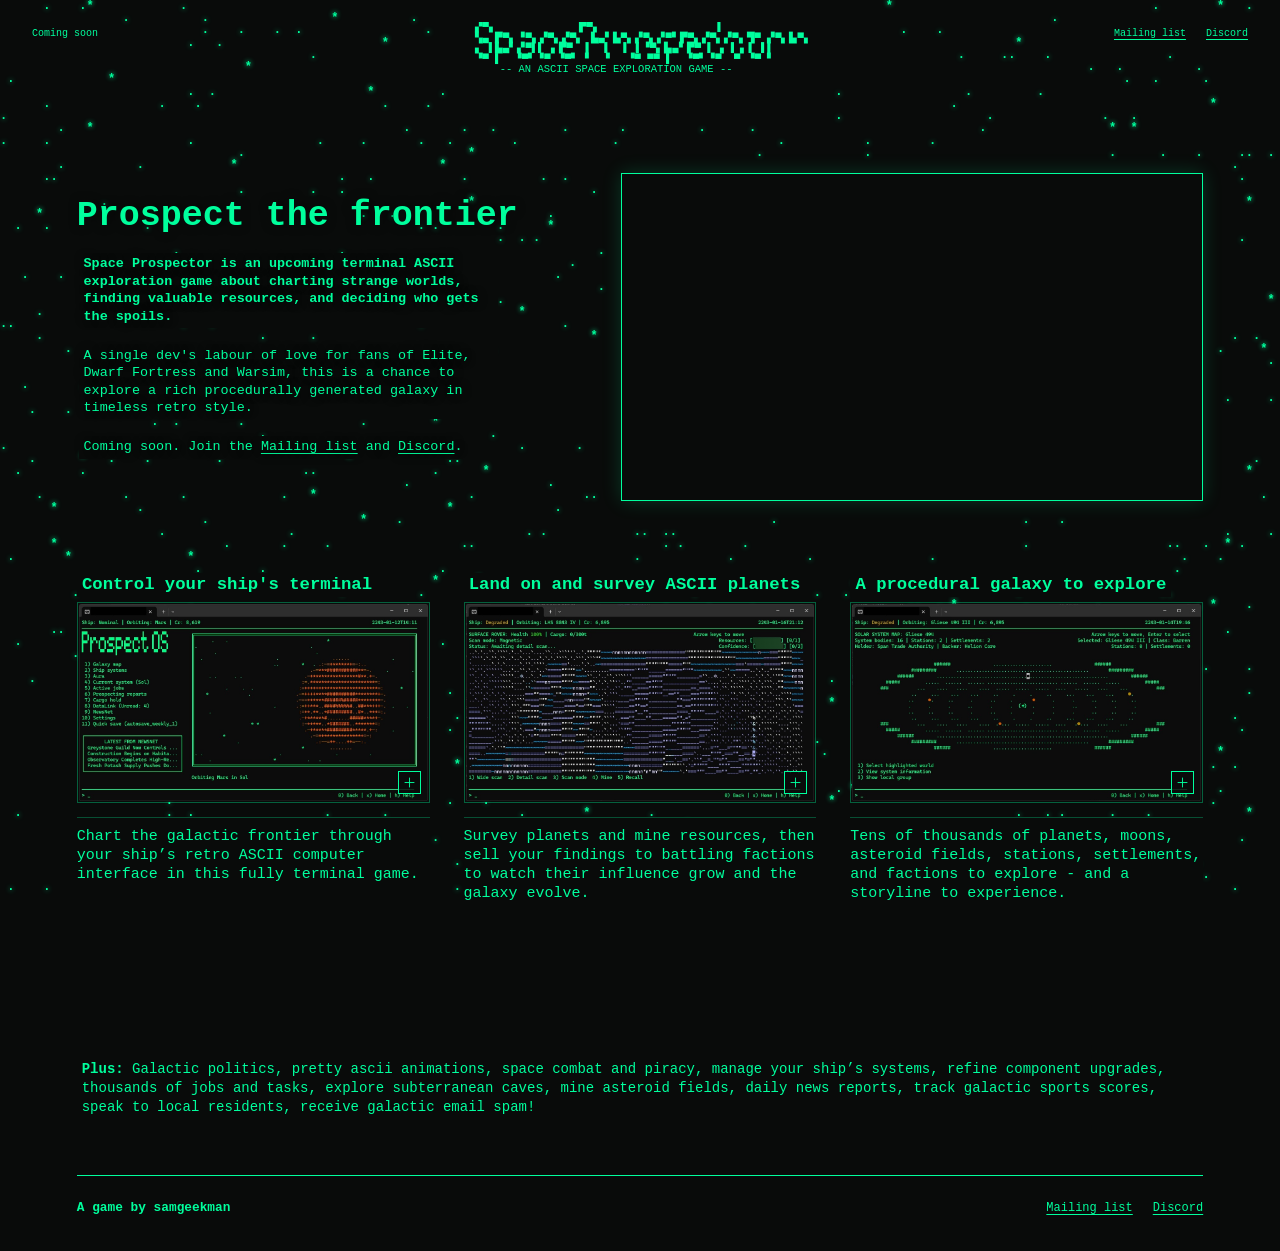
==== index.html @ 2f66a163 "Initial commit" ====
<!doctype html>
<html lang="en">
  <head>
    <meta charset="utf-8" />
    <meta name="viewport" content="width=device-width, initial-scale=1" />
    <title>Space Prospector</title>
    <link rel="stylesheet" href="styles.css?v=27" />
  </head>
  <body>
    <header class="site-header">
      <pre class="logo" aria-label="Space Prospector logo">
 ▞▀▖             ▛▀▖                  ▐          
 ▚▄ ▛▀▖▝▀▖▞▀▖▞▀▖ ▙▄▘▙▀▖▞▀▖▞▀▘▛▀▖▞▀▖▞▀▖▜▀ ▞▀▖▙▀▖
 ▖ ▌▙▄▘▞▀▌▌ ▖▛▀  ▌  ▌  ▌ ▌▝▀▖▙▄▘▛▀ ▌ ▖▐ ▖▌ ▌▌
 ▝▀ ▌  ▝▀▘▝▀ ▝▀▘ ▘  ▘  ▝▀ ▀▀ ▌  ▝▀▘▝▀  ▀ ▝▀ ▘
     -- AN ASCII SPACE EXPLORATION GAME --
    <br>
    </pre>
      <span class="coming-soon">Coming soon</span>
      <nav aria-label="Main navigation">
        <a href="#mailing-list">Mailing list</a>
        <a href="https://discord.gg/6QuUPAxUTf">Discord</a>
      </nav>
    </header>
     <main class="loading-screen">
      <pre id="planet-art" aria-label="ASCII planet"></pre>
      <section class="intro-grid" aria-label="Game introduction">
        <div class="intro-copy">
          <h1>Prospect the frontier</h1>
          <p><strong>Space Prospector is an upcoming terminal ASCII exploration game about charting strange worlds, finding valuable resources, and deciding who gets the spoils.</strong></p>
          <p>A single dev's labour of love for fans of Elite, Dwarf Fortress and Warsim, this is a chance to explore a rich procedurally generated galaxy in timeless retro style.</p>
          <p>Coming soon. Join the <a href="#mailing-list">Mailing list</a> and <a href="https://discord.gg/6QuUPAxUTf">Discord</a>.</p>
        </div>
        <div class="video-frame">
          <iframe width="560" height="315" src="https://www.youtube.com/embed/-YWSNk0xyC8?si=wabumcljTCV3GTYR" title="YouTube video player" frameborder="0" allow="accelerometer; autoplay; clipboard-write; encrypted-media; gyroscope; picture-in-picture; web-share" referrerpolicy="strict-origin-when-cross-origin" allowfullscreen></iframe>
        </div>
      </section>
      <section class="feature-grid" aria-label="Featured content">
        <article class="feature-card">
          <h2>Control your ship's terminal</h2>
          <div class="image-wrap">
            <img class="image-slot" src="static/screen_1_home_screen.jpg" alt="Space Prospector home screen" />
            <svg class="lightbox-indicator" viewBox="0 0 24 24" aria-hidden="true" focusable="false">
              <path d="M12 5v14M5 12h14" />
            </svg>
          </div>
          <div class="card-copy">Chart the galactic frontier through your ship’s retro ASCII computer interface in this fully terminal game.</div>
        </article>
        <article class="feature-card">
          <h2>Land on and survey ASCII planets</h2>
          <div class="image-wrap">
            <img class="image-slot" src="static/screen_2_planet.jpg" alt="Space Prospector planet view" />
            <svg class="lightbox-indicator" viewBox="0 0 24 24" aria-hidden="true" focusable="false">
              <path d="M12 5v14M5 12h14" />
            </svg>
          </div>
          <div class="card-copy">Survey planets and mine resources, then sell your findings to battling factions to watch their influence grow and the galaxy evolve.</div>
        </article>
        <article class="feature-card">
          <h2>A procedural galaxy to explore</h2>
          <div class="image-wrap">
            <img class="image-slot" src="static/screen_3_planetary_map.jpg" alt="Space Prospector planetary map" />
            <svg class="lightbox-indicator" viewBox="0 0 24 24" aria-hidden="true" focusable="false">
              <path d="M12 5v14M5 12h14" />
            </svg>
          </div>
          <div class="card-copy">Tens of thousands of planets, moons, asteroid fields, stations, settlements, and factions to explore - and a storyline to experience.</div>
        </article>
      </section>
    </main>
    <section class="plus-block" aria-label="Additional features">
      <p><strong>Plus: </strong>Galactic politics, pretty ascii animations, space combat and piracy, manage your ship’s systems, refine component upgrades, thousands of jobs and tasks, explore subterranean caves, mine asteroid fields, daily news reports, track galactic sports scores, speak to local residents, receive galactic email spam!</p>
    </section>
    <footer class="site-footer">
      <span class="footer-logo" aria-label="Space Prospector">A game by samgeekman</span>
      <div class="footer-actions">
        <a href="#mailing-list">Mailing list</a>
        <a href="https://discord.gg/6QuUPAxUTf">Discord</a>
      </div>
    </footer>
    <dialog class="lightbox" id="lightbox" aria-label="Screenshot preview">
      <button class="lightbox-close" type="button" aria-label="Close image preview">×</button>
      <img id="lightbox-image" alt="" />
    </dialog>
    <script src="script.js?v=21"></script>
  </body>
</html>
---- styles.css ----
:root {
  --green: #00ff9d;
  --black: #090b0a;
  --mono: "SFMono-Regular", Menlo, Monaco, Consolas, "Liberation Mono", monospace;
}

* {
  box-sizing: border-box;
}

html,
body {
  width: 100%;
  min-height: 100%;
  margin: 0;
  overflow-x: hidden;
  overflow-y: auto;
  background: var(--black);
  color: var(--green);
  font-family: var(--mono);
}

a {
  color: var(--green);
  text-decoration: none;
}

.site-header {
  position: relative;
  z-index: 2;
  min-height: 0;
  padding: 22px 24px;
  text-align: center;
  pointer-events: none;
}

.logo {
  display: inline-block;
  max-width: 100%;
  margin: 0;
  overflow: hidden;
  font-family: var(--mono);
  font-size: clamp(8px, 0.82vw, 15px);
  font-variant-ligatures: none;
  line-height: 1;
  text-align: left;
  white-space: pre;
}

nav {
  position: absolute;
  top: 28px;
  right: 32px;
  z-index: 3;
  display: flex;
  gap: 20px;
  font-size: clamp(10px, 0.72vw, 14px);
  pointer-events: auto;
}

.coming-soon {
  position: absolute;
  top: 28px;
  left: 32px;
  font-size: clamp(10px, 0.72vw, 14px);
}

.intro-copy a,
nav a,
.footer-actions a {
  text-decoration: underline;
  text-decoration-thickness: 1px;
  text-underline-offset: 3px;
}

nav a:hover,
nav a:focus-visible {
  color: #fff;
}

.loading-screen {
  position: relative;
  display: block;
  width: 100%;
  height: auto;
  min-height: 100vh;
  padding: 40px 6% 16px;
}

.intro-grid,
.feature-grid {
  position: relative;
  top: auto;
  right: auto;
  left: auto;
  height: auto;
  z-index: 1;
  display: grid;
}

.intro-grid {
  grid-template-columns: minmax(0, 0.9fr) minmax(0, 1.1fr);
  gap: 6%;
  align-items: center;
}

.intro-copy {
  max-width: 620px;
  padding: 4% 0;
  text-align: left;
  text-shadow: 0 0 10px var(--black);
}

.intro-copy .eyebrow {
  margin: 0 0 3%;
  font-size: clamp(10px, 0.72vw, 14px);
  letter-spacing: 0.12em;
}

.intro-copy h1 {
  margin: 0 0 4%;
  font-size: clamp(24px, 3vw, 56px);
  line-height: 0.95;
  font: 35px/1 var(--mono);
  font-weight: bold;
}

.intro-copy p:not(.eyebrow) {
  width: fit-content;
  max-width: 52ch;
  margin: 2px;
  margin-bottom: calc(3% + 2px);
  padding: 0.2em 0.35em;
  background: var(--black);
  font-size: clamp(13px, 1.05vw, 21px);
  line-height: 1.3;
}

.video-frame {
  width: 100%;
  aspect-ratio: 16 / 9;
  border: 1px solid var(--green);
  background: var(--black);
  box-shadow: 0 0 18px rgba(0, 255, 157, 0.18);
}

.video-frame iframe {
  display: block;
  width: 100%;
  height: 100%;
  border: 0;
}

.feature-grid {
  margin-top: 72px;
  grid-template-columns: repeat(3, minmax(0, 1fr));
  gap: 3%;
  z-index: 2;
  pointer-events: none;
}

.feature-card {
  display: flex;
  min-width: 0;
  flex-direction: column;
  pointer-events: auto;
}

.feature-card h2 {
  align-self: flex-start;
  width: fit-content;
  max-width: 100%;
  margin: 0 0 1.5%;
  padding: 0.2em 0.3em;
  background: var(--black);
  font-size: clamp(15px, 1.35vw, 26px);
  line-height: 1;
  text-align: left;
}

.image-slot {
  display: block;
  width: 100%;
  aspect-ratio: 1115 / 628;
  object-fit: cover;
  cursor: zoom-in;
}

.image-wrap {
  position: relative;
  padding: 1px;
  border: 1px solid rgba(0, 255, 157, 0.35);
}

.lightbox-indicator {
  position: absolute;
  bottom: 8px;
  right: 8px;
  width: clamp(18px, 1.8vw, 28px);
  height: clamp(18px, 1.8vw, 28px);
  padding: 3px;
  border: 1px solid var(--green);
  background: rgba(9, 11, 10, 0.82);
  fill: none;
  stroke: var(--green);
  stroke-linecap: square;
  stroke-width: 1.5;
  pointer-events: none;
}

.card-copy {
  flex: 1;
  min-height: 0;
  margin-top: 4%;
  padding: 3% 0 0;
  border-top: 1px solid rgba(0, 255, 157, 0.28);
  background: var(--black);
  font-size: clamp(15px, 1vw, 20px);
  line-height: 1.25;
  text-align: left;
}

.plus-block,
.site-footer {
  position: relative;
  z-index: 1;
  width: 88%;
  margin-right: auto;
  margin-left: auto;
}

.plus-block {
  margin-top: 24px;
  padding: 0;
  text-align: left;
}

.plus-block p {
  display: inline-block;
  width: fit-content;
  max-width: 100%;
  margin: 0;
  padding: 0.2em 0.35em;
  background: var(--black);
  font-size: clamp(14px, 1vw, 20px);
  line-height: 1.35;
}

.site-footer {
  display: flex;
  align-items: center;
  justify-content: space-between;
  gap: 24px;
  margin-top: 56px;
  padding: 24px 0 36px;
  border-top: 1px solid var(--green);
}

.footer-logo {
  font-size: clamp(12px, 1vw, 18px);
  font-weight: 700;
}

.footer-actions {
  margin-left: auto;
  display: flex;
  justify-content: flex-end;
  gap: 20px;
  font-size: clamp(12px, 0.9vw, 16px);
}

.lightbox {
  width: min(92vw, 1200px);
  max-width: none;
  padding: 0;
  border: 1px solid var(--green);
  background: rgba(9, 11, 10, 0.96);
  color: var(--green);
  box-shadow: 0 0 24px rgba(0, 255, 157, 0.32);
}

.lightbox::backdrop {
  background: rgba(0, 0, 0, 0.82);
}

#lightbox-image {
  display: block;
  width: 100%;
  height: auto;
}

.lightbox-close {
  position: absolute;
  top: 8px;
  right: 10px;
  z-index: 1;
  border: 0;
  background: transparent;
  color: var(--green);
  cursor: pointer;
  font: 24px/1 var(--mono);
}

.lightbox-close:hover,
.lightbox-close:focus-visible {
  color: #fff;
}

#planet-art {
  position: fixed;
  inset: 0;
  z-index: 0;
  width: 100vw;
  height: 100vh;
  margin: 0;
  overflow: hidden;
  color: var(--green);
  font-family: var(--mono);
  font-size: clamp(7px, 1vw, 12px);
  font-weight: 700;
  font-variant-ligatures: none;
  line-height: 1.02;
  text-align: left;
  text-shadow: 0 0 5px var(--green);
  user-select: none;
  pointer-events: none;
}

@media (max-width: 900px) {
  html,
  body {
    height: auto;
    min-height: 100%;
    overflow-x: hidden;
    overflow-y: auto;
  }

  .loading-screen {
    display: block;
    width: 100%;
    height: auto;
    min-height: 100vh;
    padding: 32px 6% 16px;
  }

  #planet-art {
    position: fixed;
    inset: 0;
    z-index: 0;
    width: 100vw;
    height: 100vh;
    pointer-events: none;
  }

  .intro-grid,
  .feature-grid {
    position: relative;
    top: auto;
    right: auto;
    left: auto;
    height: auto;
  }

  .intro-grid {
    grid-template-columns: minmax(0, 1fr) minmax(0, 1fr);
    gap: 6%;
    align-items: start;
  }

  .feature-grid {
    margin-top: 64px;
  }

  .plus-block {
    margin-top: 32px;
  }

  .feature-card h2 {
    margin-bottom: 8px;
  }
}

@media (max-width: 720px) {
  .site-header {
    min-height: 0;
    padding: 10px 10px;
  }

  .logo {
    display: table;
    margin: 0 auto;
    font-size: 6px;
    text-align: left;
  }

  nav {
    position: static;
    justify-content: center;
    gap: 10px;
    font-size: 9px;
    margin-top: 0;
  }

  .coming-soon {
    top: 10px;
    left: 10px;
    font-size: 9px;
  }

  .intro-grid {
    grid-template-columns: 1fr;
    gap: 28px;
  }

  .feature-grid {
    grid-template-columns: 1fr;
    gap: 42px;
    margin-top: 56px;
  }

  .feature-card {
    padding: 0;
  }

  .card-copy {
    font-size: clamp(13px, 3.4vw, 17px);
  }

  .site-footer {
    align-items: flex-start;
    flex-direction: column;
    gap: 16px;
  }
}

@media (max-width: 167px) {
  .site-header {
    min-height: 0;
    padding: 7px 4px;
  }

  .logo {
    font-size: 0;
    line-height: 1.1;
    white-space: normal;
  }

  .logo::after {
    display: block;
    content: "SPACE PROSPECTOR\A-- AN ASCII SPACE EXPLORATION GAME --";
    font-size: 5px;
    line-height: 1.1;
    text-align: center;
    white-space: pre;
  }

  nav {
    top: 35px;
    right: 4px;
    gap: 5px;
    font-size: 6px;
    margin-top: 0;
  }

  .coming-soon {
    top: 7px;
    left: 4px;
    font-size: 6px;
  }
}
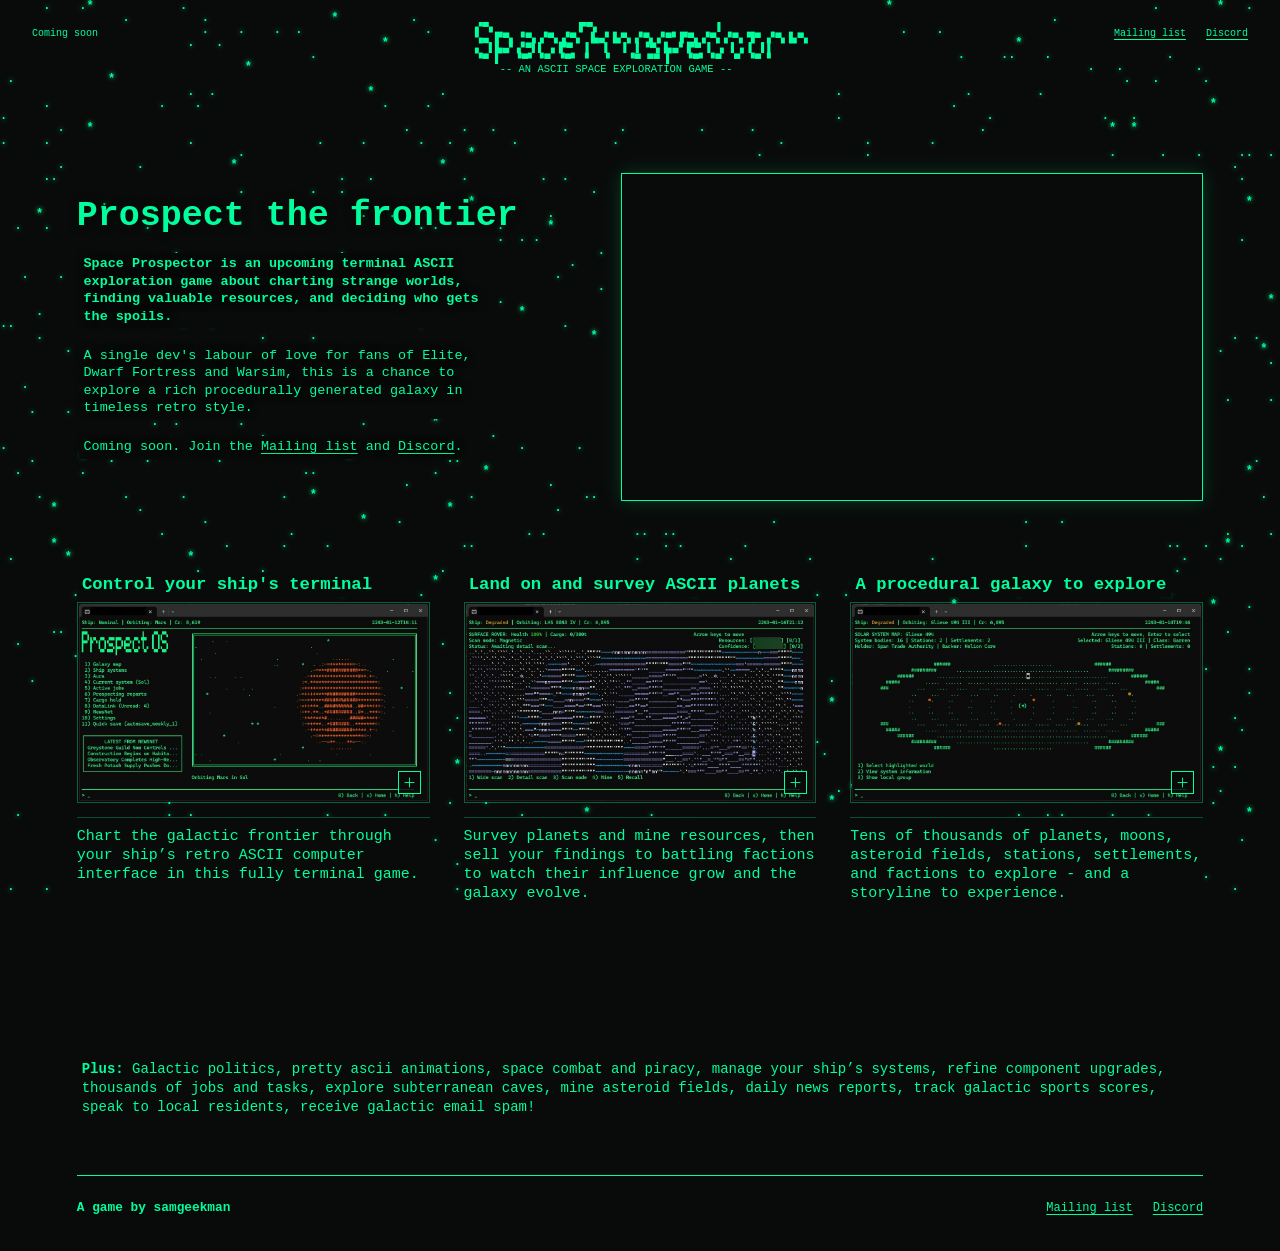
==== commit a2174704: "Update index.html" ====
--- a/index.html
+++ b/index.html
@@ -32,7 +32,7 @@
           <p>Coming soon. Join the <a href="#mailing-list">Mailing list</a> and <a href="https://discord.gg/6QuUPAxUTf">Discord</a>.</p>
         </div>
         <div class="video-frame">
-          <iframe width="560" height="315" src="https://www.youtube.com/embed/-YWSNk0xyC8?si=wabumcljTCV3GTYR" title="YouTube video player" frameborder="0" allow="accelerometer; autoplay; clipboard-write; encrypted-media; gyroscope; picture-in-picture; web-share" referrerpolicy="strict-origin-when-cross-origin" allowfullscreen></iframe>
+          <iframe width="560" height="315" src="https://www.youtube.com/embed/0DfCLJOSqO8?si=-lmpTprBgs0LyFGX" title="YouTube video player" frameborder="0" allow="accelerometer; autoplay; clipboard-write; encrypted-media; gyroscope; picture-in-picture; web-share" referrerpolicy="strict-origin-when-cross-origin" allowfullscreen></iframe>
         </div>
       </section>
       <section class="feature-grid" aria-label="Featured content">
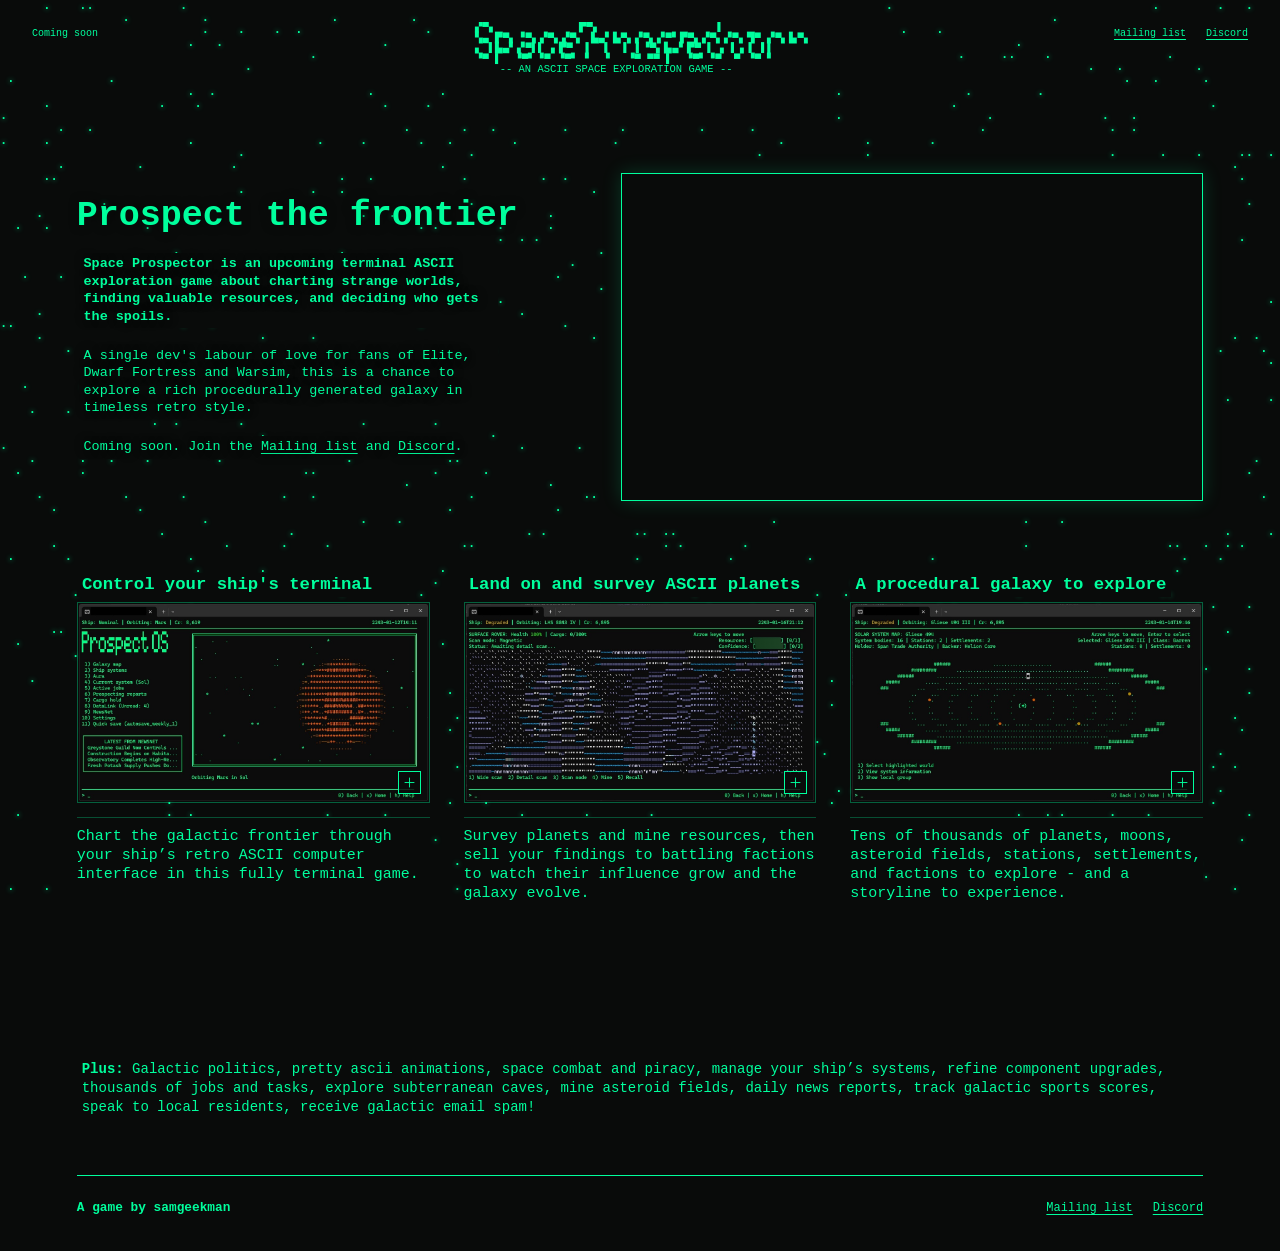
==== commit 4e488cf0: "Mailing list" ====
--- a/index.html
+++ b/index.html
@@ -4,7 +4,25 @@
     <meta charset="utf-8" />
     <meta name="viewport" content="width=device-width, initial-scale=1" />
     <title>Space Prospector</title>
-    <link rel="stylesheet" href="styles.css?v=27" />
+    <link rel="stylesheet" href="styles.css?v=29" />
+    <script>
+      (function (s, e, n, d, er) {
+        s['Sender'] = er;
+        s[er] = s[er] || function () {
+          (s[er].q = s[er].q || []).push(arguments);
+        }, s[er].l = 1 * new Date();
+        s[er].on = function(event, callback) {
+          s[er].listeners = s[er].listeners || {};
+          (s[er].listeners[event] = s[er].listeners[event] || []).push(callback);
+        };
+        var a = e.createElement(n),
+            m = e.getElementsByTagName(n)[0];
+        a.async = 1;
+        a.src = d;
+        m.parentNode.insertBefore(a, m);
+      })(window, document, 'script', 'https://cdn.sender.net/accounts_resources/universal.js?explicit=true', 'sender');
+      sender('aee0ee943c7071');
+    </script>
   </head>
   <body>
     <header class="site-header">
@@ -82,6 +100,11 @@
       <button class="lightbox-close" type="button" aria-label="Close image preview">×</button>
       <img id="lightbox-image" alt="" />
     </dialog>
-    <script src="script.js?v=21"></script>
+    <dialog class="mailing-list-dialog" id="mailing-list-dialog" aria-labelledby="mailing-list-title">
+      <button class="mailing-list-close" type="button" aria-label="Close mailing list form">×</button>
+      <h2 id="mailing-list-title">Join the mailing list</h2>
+      <div class="sender-form-field" data-sender-form-id="en53lY"></div>
+    </dialog>
+    <script src="script.js?v=22"></script>
   </body>
 </html>
--- a/styles.css
+++ b/styles.css
@@ -306,6 +306,57 @@
   color: #fff;
 }
 
+.mailing-list-dialog {
+  width: min(92vw, 560px);
+  max-width: none;
+  padding: 32px;
+  border: 1px solid var(--green);
+  background: var(--black);
+  color: var(--green);
+  box-shadow: 0 0 24px rgba(0, 255, 157, 0.32);
+}
+
+.mailing-list-dialog::backdrop {
+  background: rgba(0, 0, 0, 0.82);
+}
+
+.mailing-list-dialog h2 {
+  margin: 0 0 24px;
+  font: bold 24px/1 var(--mono);
+}
+
+.mailing-list-dialog .sender-form-field {
+  position: relative;
+  text-align: center;
+}
+
+.mailing-list-dialog .sender-form-field::after {
+  position: absolute;
+  right: 0;
+  bottom: 0;
+  left: 0;
+  height: 64px;
+  background: #000;
+  content: "";
+  pointer-events: none;
+}
+
+.mailing-list-close {
+  position: absolute;
+  top: 8px;
+  right: 10px;
+  border: 0;
+  background: transparent;
+  color: var(--green);
+  cursor: pointer;
+  font: 24px/1 var(--mono);
+}
+
+.mailing-list-close:hover,
+.mailing-list-close:focus-visible {
+  color: #fff;
+}
+
 #planet-art {
   position: fixed;
   inset: 0;
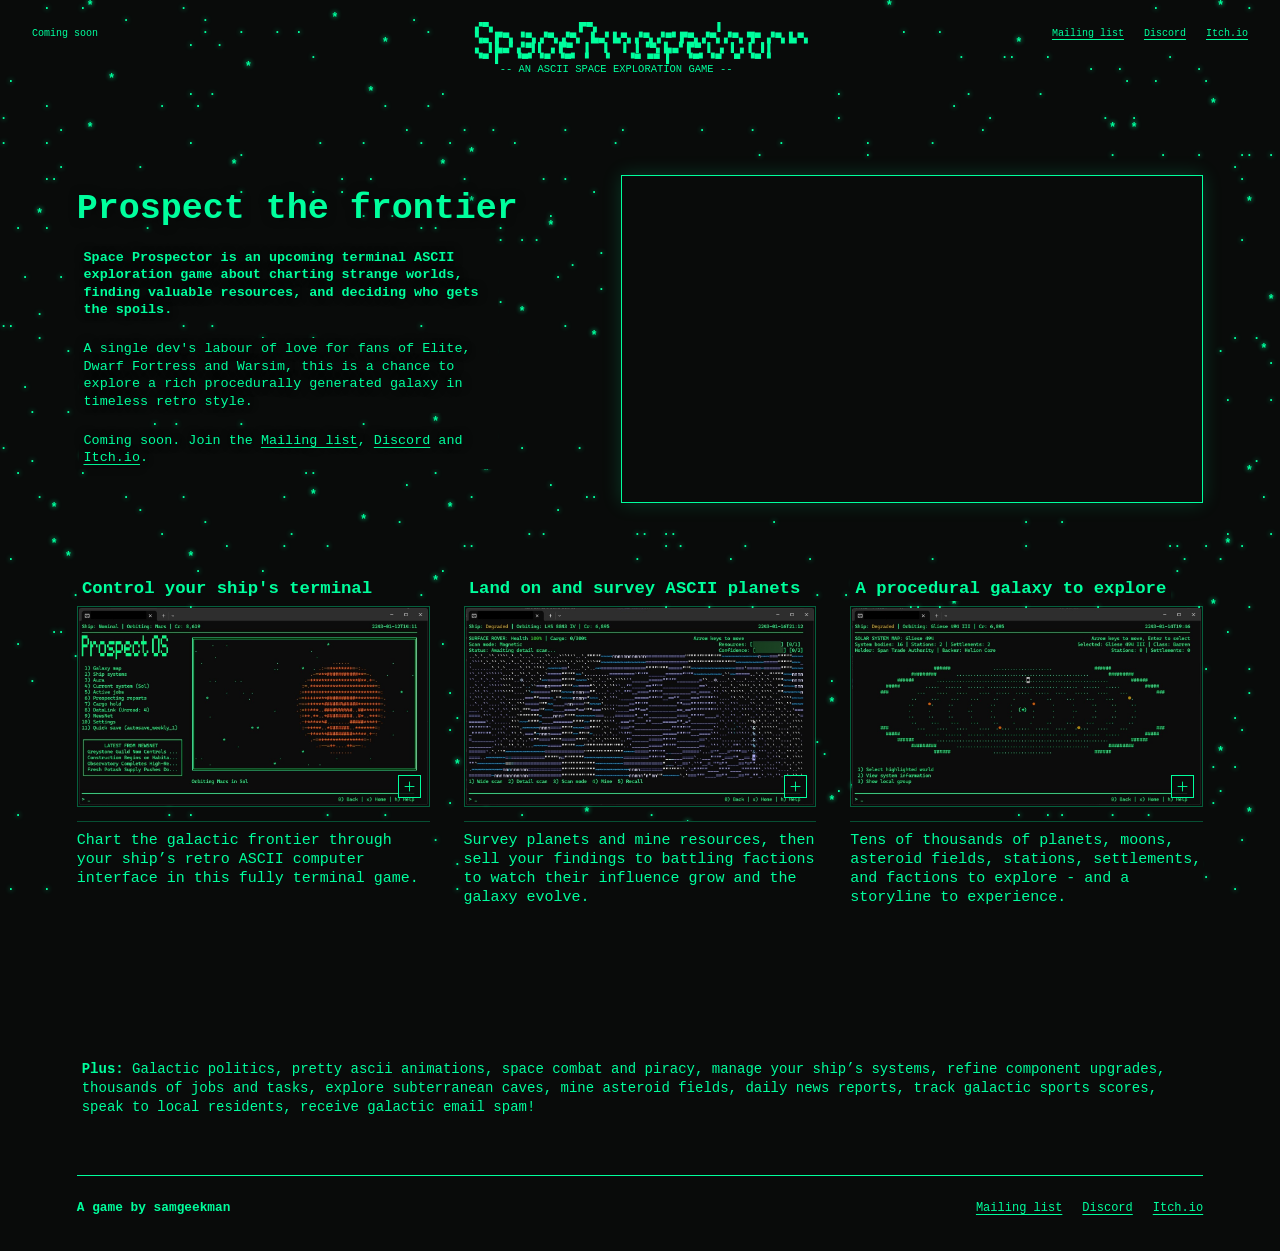
==== commit 7eb5017c: "Update index.html" ====
--- a/index.html
+++ b/index.html
@@ -38,6 +38,9 @@
       <nav aria-label="Main navigation">
         <a href="#mailing-list">Mailing list</a>
         <a href="https://discord.gg/6QuUPAxUTf">Discord</a>
+        <a href="https://samgeekman.itch.io/space-prospector-ascii">Itch.io</a>
+
+        
       </nav>
     </header>
      <main class="loading-screen">
@@ -47,7 +50,7 @@
           <h1>Prospect the frontier</h1>
           <p><strong>Space Prospector is an upcoming terminal ASCII exploration game about charting strange worlds, finding valuable resources, and deciding who gets the spoils.</strong></p>
           <p>A single dev's labour of love for fans of Elite, Dwarf Fortress and Warsim, this is a chance to explore a rich procedurally generated galaxy in timeless retro style.</p>
-          <p>Coming soon. Join the <a href="#mailing-list">Mailing list</a> and <a href="https://discord.gg/6QuUPAxUTf">Discord</a>.</p>
+          <p>Coming soon. Join the <a href="#mailing-list">Mailing list</a>, <a href="https://discord.gg/6QuUPAxUTf">Discord</a> and <a href="https://samgeekman.itch.io/space-prospector-ascii">Itch.io</a>.</p>
         </div>
         <div class="video-frame">
           <iframe width="560" height="315" src="https://www.youtube.com/embed/0DfCLJOSqO8?si=-lmpTprBgs0LyFGX" title="YouTube video player" frameborder="0" allow="accelerometer; autoplay; clipboard-write; encrypted-media; gyroscope; picture-in-picture; web-share" referrerpolicy="strict-origin-when-cross-origin" allowfullscreen></iframe>
@@ -94,6 +97,7 @@
       <div class="footer-actions">
         <a href="#mailing-list">Mailing list</a>
         <a href="https://discord.gg/6QuUPAxUTf">Discord</a>
+        <a href="https://samgeekman.itch.io/space-prospector-ascii">Itch.io</a>
       </div>
     </footer>
     <dialog class="lightbox" id="lightbox" aria-label="Screenshot preview">
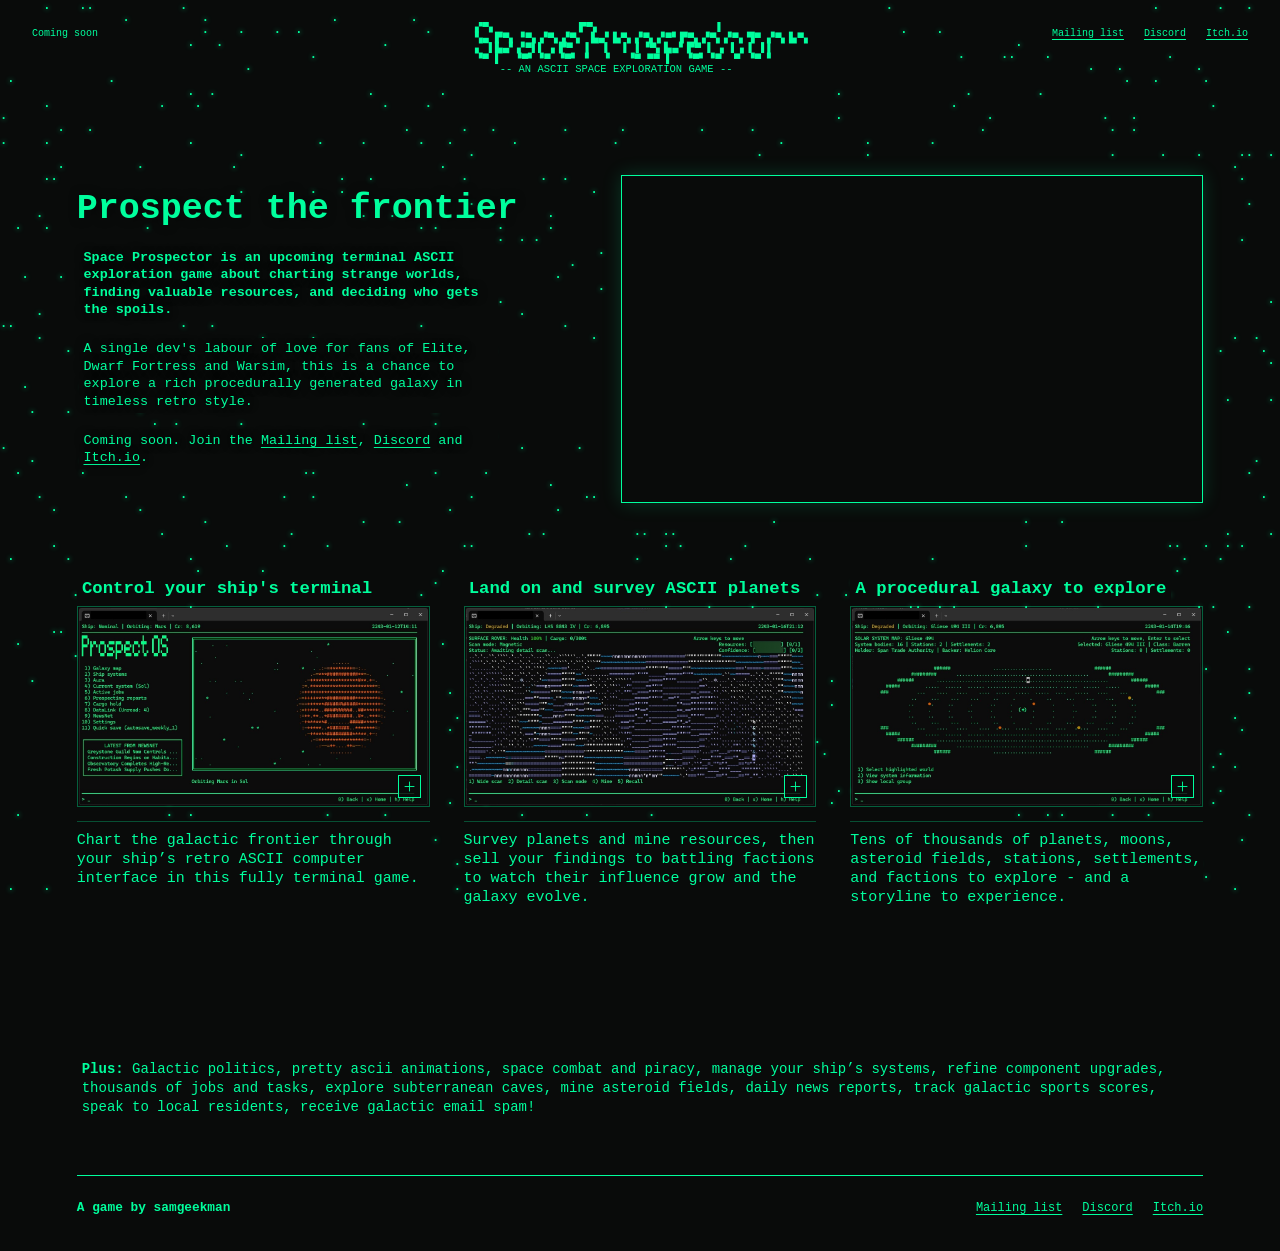
==== commit 777e9db9: "fav icon" ====
--- a/index.html
+++ b/index.html
@@ -4,6 +4,7 @@
     <meta charset="utf-8" />
     <meta name="viewport" content="width=device-width, initial-scale=1" />
     <title>Space Prospector</title>
+    <link rel="icon" type="image/png" href="static/fav-icon.png" />
     <link rel="stylesheet" href="styles.css?v=29" />
     <script>
       (function (s, e, n, d, er) {
